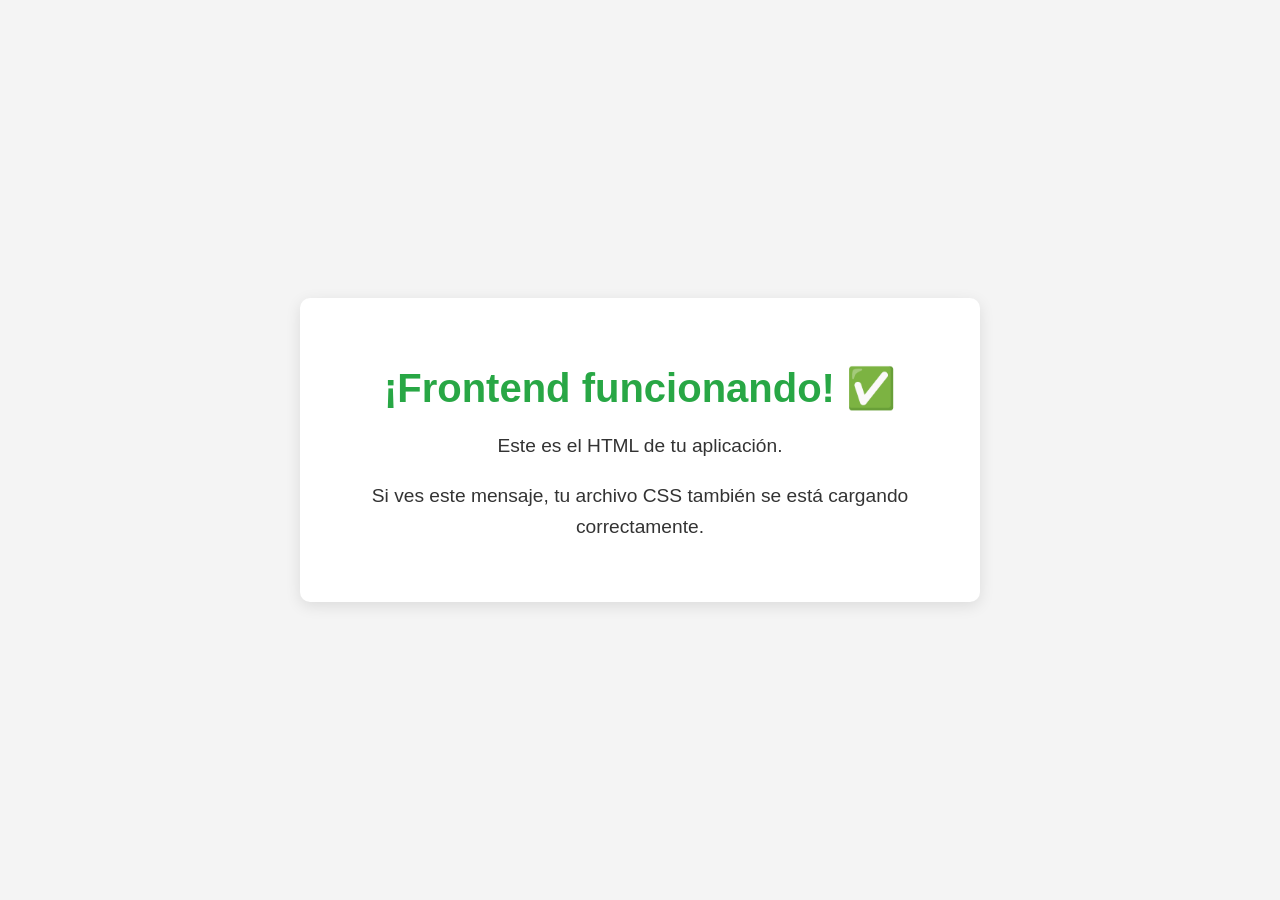
==== Frontend/index.html @ dadb9125 "Pruenba 2" ====
<!DOCTYPE html>
<html lang="es">
<head>
    <meta charset="UTF-8">
    <meta name="viewport" content="width=device-width, initial-scale=1.0">
    <title>¡Frontend funcionando!</title>
    <link rel="stylesheet" href="style.css">
</head>
<body>
    <div class="container">
        <h1>¡Frontend funcionando! ✅</h1>
        <p>Este es el HTML de tu aplicación.</p>
        <p>Si ves este mensaje, tu archivo CSS también se está cargando correctamente.</p>
    </div>
</body>
</html>
---- Frontend/style.css ----
body {
    font-family: Arial, sans-serif;
    display: flex;
    justify-content: center;
    align-items: center;
    height: 100vh;
    margin: 0;
    background-color: #f4f4f4;
    color: #333;
}

.container {
    text-align: center;
    padding: 40px;
    border-radius: 10px;
    background-color: #fff;
    box-shadow: 0 4px 15px rgba(0, 0, 0, 0.1);
    max-width: 600px;
}

h1 {
    color: #28a745;
    font-size: 2.5em;
    margin-bottom: 10px;
}

p {
    font-size: 1.2em;
    line-height: 1.6;
}
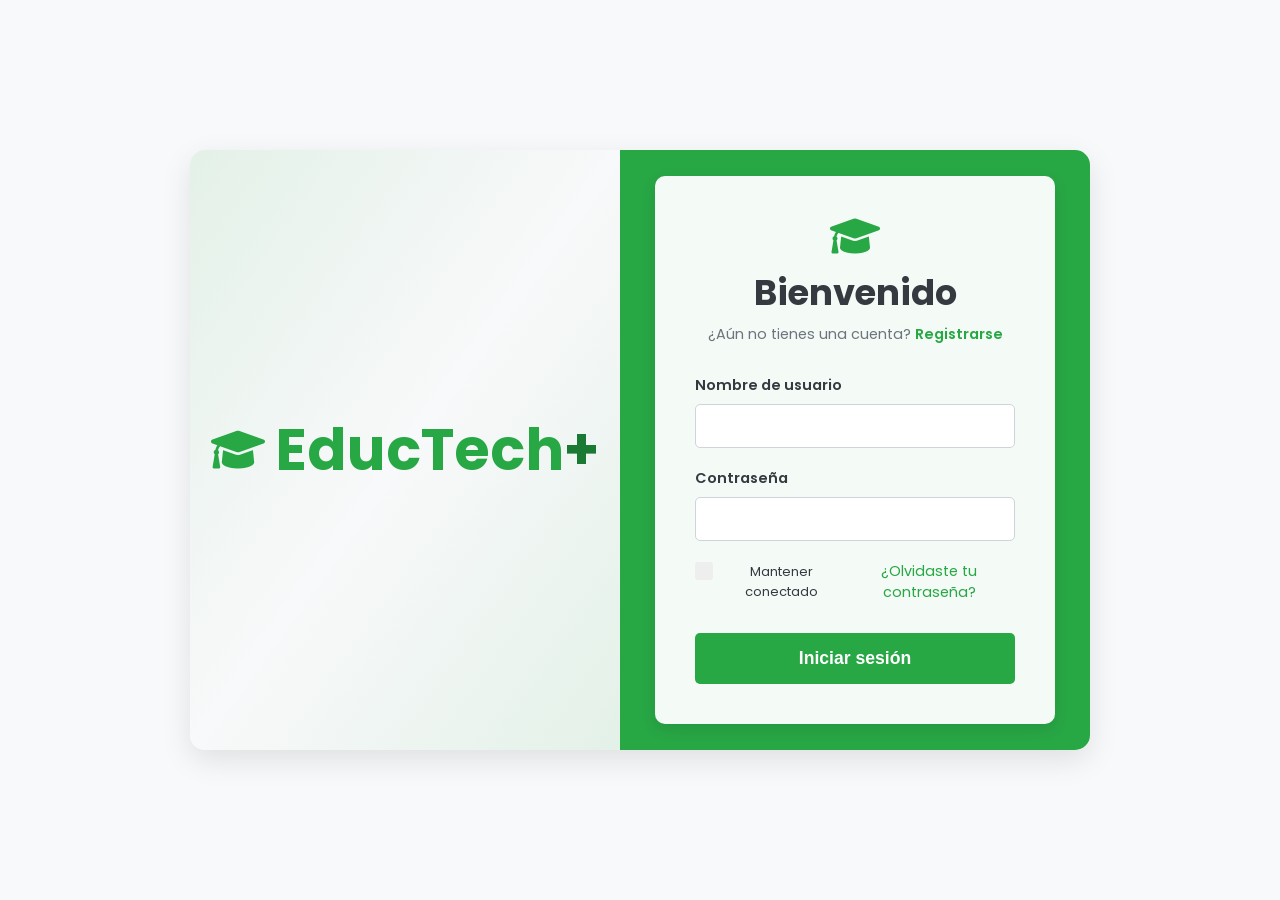
==== commit e2691fb0: "Pruena 3" ====
--- a/Frontend/index.html
+++ b/Frontend/index.html
@@ -3,14 +3,45 @@
 <head>
     <meta charset="UTF-8">
     <meta name="viewport" content="width=device-width, initial-scale=1.0">
-    <title>¡Frontend funcionando!</title>
+    <title>Bienvenido a EducTech</title>
     <link rel="stylesheet" href="style.css">
+    <link rel="stylesheet" href="https://cdnjs.cloudflare.com/ajax/libs/font-awesome/6.0.0-beta3/css/all.min.css">
 </head>
 <body>
-    <div class="container">
-        <h1>¡Frontend funcionando! ✅</h1>
-        <p>Este es el HTML de tu aplicación.</p>
-        <p>Si ves este mensaje, tu archivo CSS también se está cargando correctamente.</p>
+    <div class="login-container">
+        <div class="left-panel">
+            <div class="logo">
+                <i class="fas fa-graduation-cap"></i>
+                <h1>EducTech<span>+</span></h1>
+            </div>
+        </div>
+        <div class="right-panel">
+            <div class="login-form">
+                <div class="header">
+                    <i class="fas fa-graduation-cap"></i>
+                    <h2>Bienvenido</h2>
+                    <p>¿Aún no tienes una cuenta? <a href="#">Registrarse</a></p>
+                </div>
+                <form>
+                    <div class="input-group">
+                        <label for="username">Nombre de usuario</label>
+                        <input type="text" id="username" name="username">
+                    </div>
+                    <div class="input-group">
+                        <label for="password">Contraseña</label>
+                        <input type="password" id="password" name="password">
+                    </div>
+                    <div class="options-group">
+                        <label class="checkbox-container">
+                            <input type="checkbox"> Mantener conectado
+                            <span class="checkmark"></span>
+                        </label>
+                        <a href="#">¿Olvidaste tu contraseña?</a>
+                    </div>
+                    <button type="submit" class="login-button">Iniciar sesión</button>
+                </form>
+            </div>
+        </div>
     </div>
 </body>
 </html>
--- a/Frontend/style.css
+++ b/Frontend/style.css
@@ -1,30 +1,274 @@
+@import url('https://fonts.googleapis.com/css2?family=Poppins:wght@400;600;700&display=swap');
+
+:root {
+    --primary-green: #28a745;
+    --dark-green: #1a7a33;
+    --light-gray: #f8f9fa;
+    --text-color: #343a40;
+    --white: #ffffff;
+    --circuit-pattern: url("data:image/svg+xml,%3Csvg width='20' height='20' viewBox='0 0 20 20' xmlns='http://www.w3.org/2000/svg'%3E%3Cg fill='%2328a745' fill-opacity='0.1'%3E%3Cpath fill-rule='evenodd' d='M0 10V0h10a1 1 0 0 1 1 1v9h9v10H10a1 1 0 0 1-1-1V10H0zm2 0h7v7H2v-7zm2-7h3v3H4V3z'/%3E%3C/g%3E%3C/svg%3E");
+}
+
+* {
+    margin: 0;
+    padding: 0;
+    box-sizing: border-box;
+}
+
 body {
-    font-family: Arial, sans-serif;
+    font-family: 'Poppins', sans-serif;
     display: flex;
     justify-content: center;
     align-items: center;
-    height: 100vh;
-    margin: 0;
-    background-color: #f4f4f4;
-    color: #333;
-}
-
-.container {
-    text-align: center;
+    min-height: 100vh;
+    background-color: var(--light-gray);
+}
+
+.login-container {
+    display: flex;
+    width: 900px; /* Ancho fijo como en la imagen */
+    height: 600px; /* Alto fijo como en la imagen */
+    box-shadow: 0 10px 30px rgba(0, 0, 0, 0.1);
+    border-radius: 15px;
+    overflow: hidden;
+    background-color: var(--white);
+}
+
+/* --- Panel Izquierdo --- */
+.left-panel {
+    flex: 1;
+    background-color: var(--light-gray); /* Color de fondo del panel izquierdo */
+    display: flex;
+    justify-content: center;
+    align-items: center;
+    position: relative;
+}
+
+.left-panel .logo {
+    display: flex;
+    align-items: center;
+    color: var(--primary-green);
+    font-size: 1.8em;
+    font-weight: 700;
+    position: relative; /* Para el degradado de fondo */
+    z-index: 1; /* Para que el logo esté por encima del pseudo-elemento */
+}
+
+.left-panel .logo i {
+    font-size: 1.5em; /* Tamaño del gorro */
+    margin-right: 10px;
+}
+
+.left-panel .logo span {
+    color: var(--dark-green);
+}
+
+/* Degradado de fondo del panel izquierdo */
+.left-panel::before {
+    content: '';
+    position: absolute;
+    top: 0;
+    left: 0;
+    width: 100%;
+    height: 100%;
+    background: linear-gradient(to bottom right, var(--primary-green) 0%, rgba(255,255,255,0) 50%, var(--primary-green) 100%);
+    opacity: 0.1; /* Ajusta la opacidad del degradado */
+}
+
+
+/* --- Panel Derecho --- */
+.right-panel {
+    flex: 1;
+    background-color: var(--primary-green); /* Fondo verde principal */
+    background-image: var(--circuit-pattern); /* Patrón de circuito */
+    background-size: 20px 20px;
+    display: flex;
+    justify-content: center;
+    align-items: center;
+    position: relative;
+    padding: 20px;
+}
+
+.login-form {
+    background-color: rgba(255, 255, 255, 0.95); /* Fondo ligeramente transparente */
     padding: 40px;
     border-radius: 10px;
-    background-color: #fff;
-    box-shadow: 0 4px 15px rgba(0, 0, 0, 0.1);
-    max-width: 600px;
-}
-
-h1 {
-    color: #28a745;
+    width: 100%;
+    max-width: 400px;
+    text-align: center;
+    box-shadow: 0 5px 15px rgba(0, 0, 0, 0.1);
+}
+
+.login-form .header i {
     font-size: 2.5em;
+    color: var(--primary-green);
     margin-bottom: 10px;
 }
 
-p {
-    font-size: 1.2em;
-    line-height: 1.6;
+.login-form .header h2 {
+    color: var(--text-color);
+    font-size: 2.2em;
+    margin-bottom: 5px;
+}
+
+.login-form .header p {
+    color: #6c757d;
+    font-size: 0.9em;
+    margin-bottom: 30px;
+}
+
+.login-form .header a {
+    color: var(--primary-green);
+    text-decoration: none;
+    font-weight: 600;
+}
+
+.input-group {
+    text-align: left;
+    margin-bottom: 20px;
+}
+
+.input-group label {
+    display: block;
+    margin-bottom: 8px;
+    color: var(--text-color);
+    font-weight: 600;
+    font-size: 0.9em;
+}
+
+.input-group input[type="text"],
+.input-group input[type="password"] {
+    width: 100%;
+    padding: 12px;
+    border: 1px solid #ced4da;
+    border-radius: 5px;
+    font-size: 1em;
+    outline: none;
+    transition: border-color 0.3s;
+}
+
+.input-group input[type="text"]:focus,
+.input-group input[type="password"]:focus {
+    border-color: var(--primary-green);
+}
+
+.options-group {
+    display: flex;
+    justify-content: space-between;
+    align-items: center;
+    margin-bottom: 30px;
+    font-size: 0.9em;
+}
+
+.options-group a {
+    color: var(--primary-green);
+    text-decoration: none;
+}
+
+/* Custom Checkbox */
+.checkbox-container {
+    display: block;
+    position: relative;
+    padding-left: 25px;
+    margin-bottom: 0;
+    cursor: pointer;
+    font-size: 0.9em;
+    -webkit-user-select: none;
+    -moz-user-select: none;
+    -ms-user-select: none;
+    user-select: none;
+    color: var(--text-color);
+}
+
+.checkbox-container input {
+    position: absolute;
+    opacity: 0;
+    cursor: pointer;
+    height: 0;
+    width: 0;
+}
+
+.checkmark {
+    position: absolute;
+    top: 0;
+    left: 0;
+    height: 18px;
+    width: 18px;
+    background-color: #eee;
+    border-radius: 3px;
+}
+
+.checkbox-container:hover input ~ .checkmark {
+    background-color: #ccc;
+}
+
+.checkbox-container input:checked ~ .checkmark {
+    background-color: var(--primary-green);
+}
+
+.checkmark:after {
+    content: "";
+    position: absolute;
+    display: none;
+}
+
+.checkbox-container input:checked ~ .checkmark:after {
+    display: block;
+}
+
+.checkbox-container .checkmark:after {
+    left: 6px;
+    top: 3px;
+    width: 5px;
+    height: 10px;
+    border: solid white;
+    border-width: 0 2px 2px 0;
+    -webkit-transform: rotate(45deg);
+    -ms-transform: rotate(45deg);
+    transform: rotate(45deg);
+}
+
+
+.login-button {
+    width: 100%;
+    padding: 15px;
+    background-color: var(--primary-green);
+    color: var(--white);
+    border: none;
+    border-radius: 5px;
+    font-size: 1.1em;
+    font-weight: 600;
+    cursor: pointer;
+    transition: background-color 0.3s ease;
+}
+
+.login-button:hover {
+    background-color: var(--dark-green);
+}
+
+/* --- Responsive Design --- */
+@media (max-width: 768px) {
+    .login-container {
+        flex-direction: column;
+        width: 100%;
+        height: auto;
+        border-radius: 0;
+        box-shadow: none;
+    }
+    .left-panel {
+        display: none; /* Oculta el panel izquierdo en móviles */
+    }
+    .right-panel {
+        width: 100%;
+        padding: 40px 20px;
+        min-height: 100vh;
+        border-radius: 0;
+    }
+    .login-form {
+        max-width: 100%;
+        padding: 30px;
+    }
+    .login-form .header h2 {
+        font-size: 1.8em;
+    }
 }
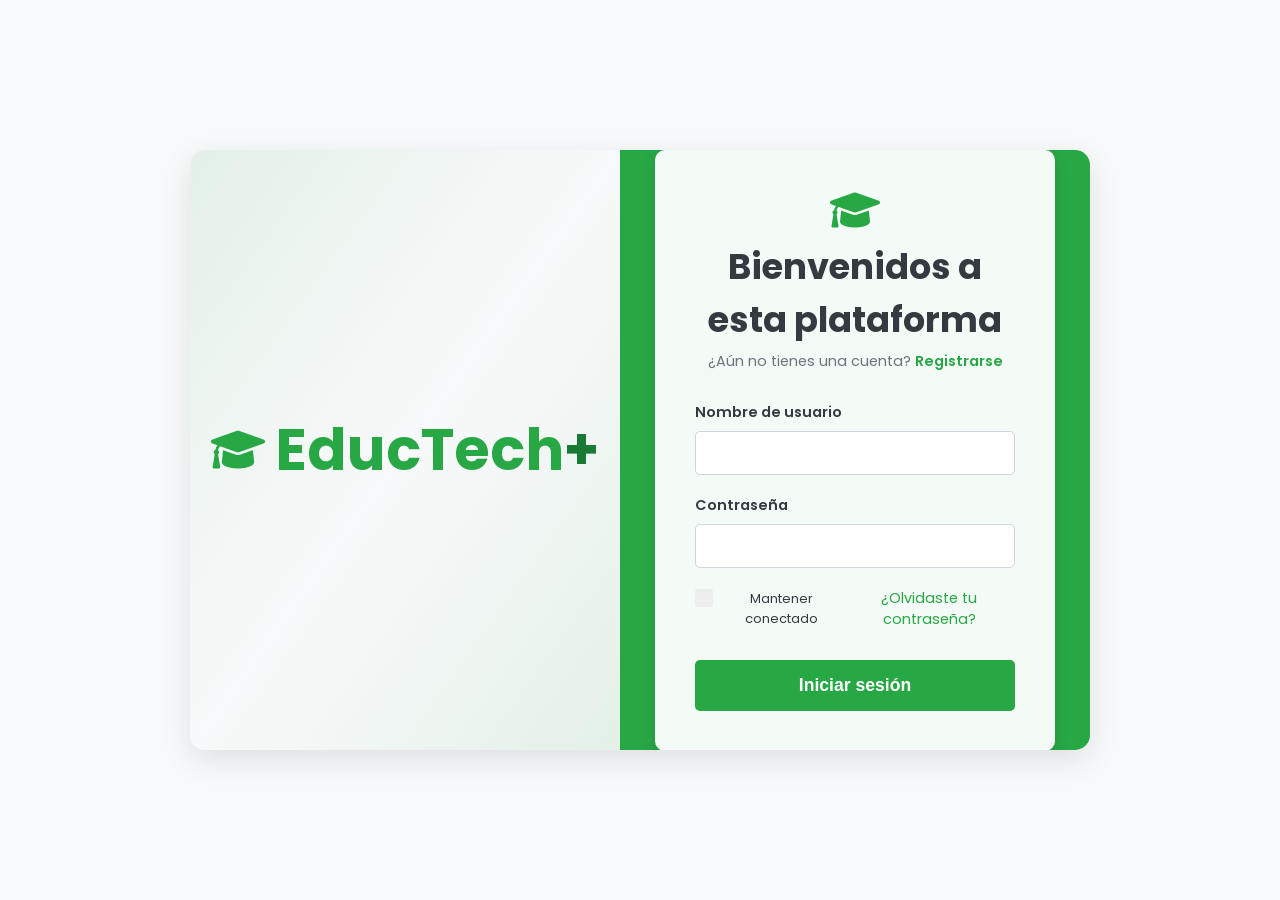
==== commit b189277c: "Prueba 4" ====
--- a/Frontend/index.html
+++ b/Frontend/index.html
@@ -19,7 +19,7 @@
             <div class="login-form">
                 <div class="header">
                     <i class="fas fa-graduation-cap"></i>
-                    <h2>Bienvenido</h2>
+                    <h2>Bienvenidos a esta plataforma</h2>
                     <p>¿Aún no tienes una cuenta? <a href="#">Registrarse</a></p>
                 </div>
                 <form>
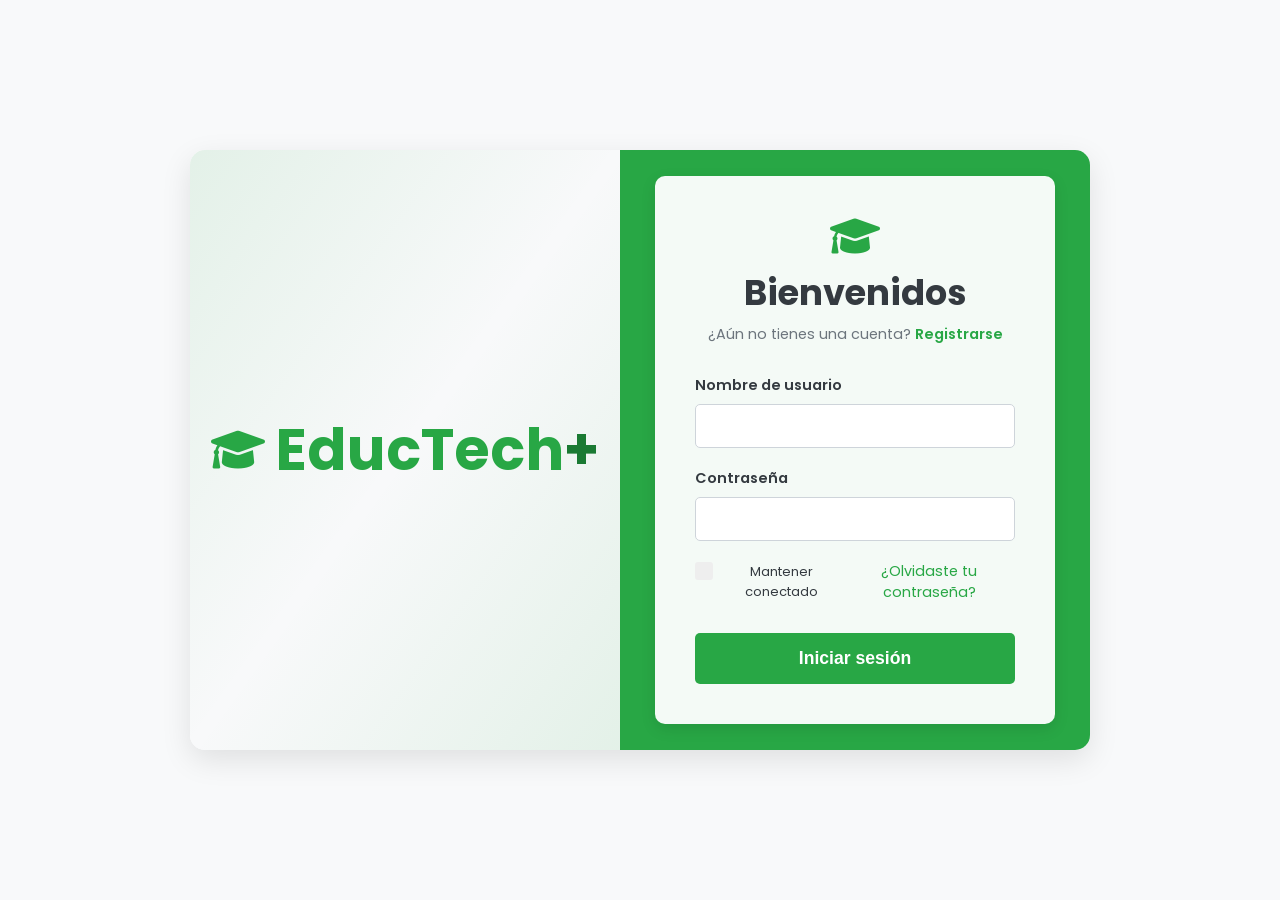
==== commit 0599e1bc: "Prueba 3" ====
--- a/Frontend/index.html
+++ b/Frontend/index.html
@@ -19,7 +19,7 @@
             <div class="login-form">
                 <div class="header">
                     <i class="fas fa-graduation-cap"></i>
-                    <h2>Bienvenidos a esta plataforma</h2>
+                    <h2>Bienvenidos</h2>
                     <p>¿Aún no tienes una cuenta? <a href="#">Registrarse</a></p>
                 </div>
                 <form>
